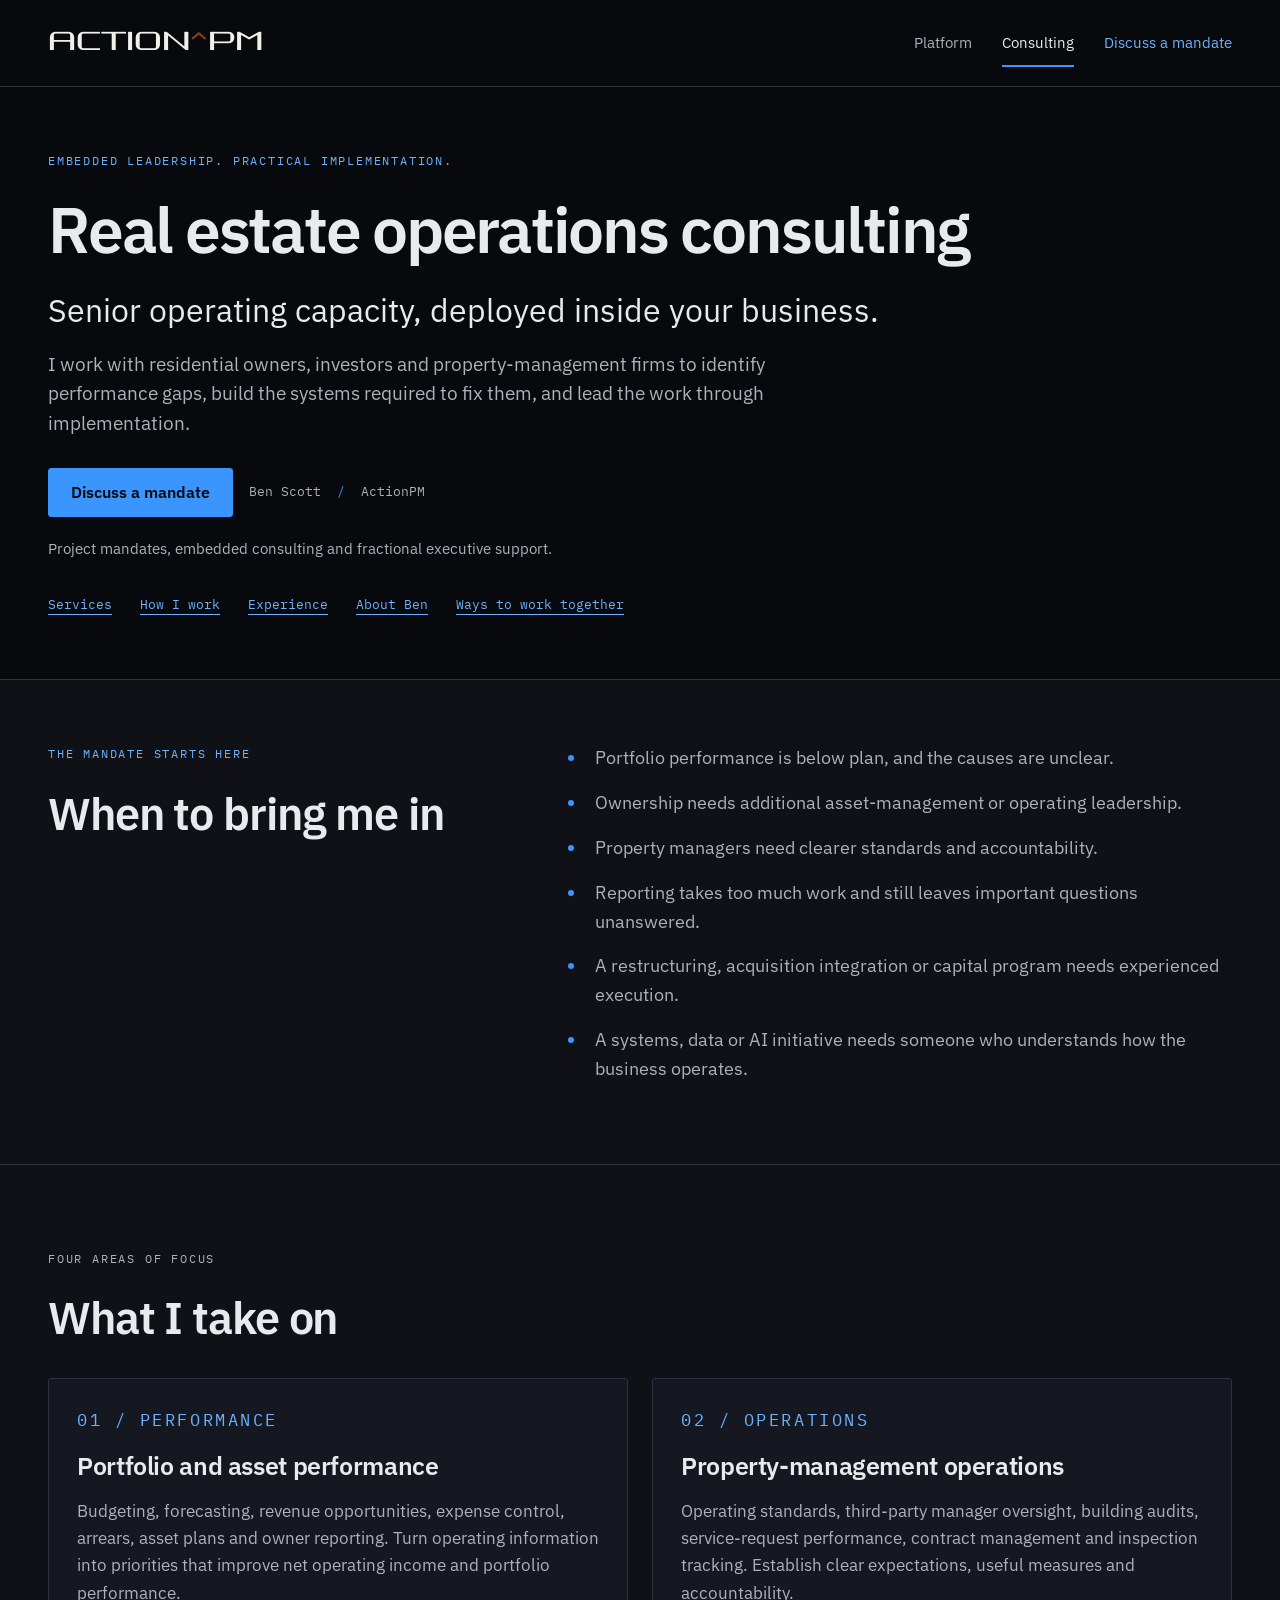
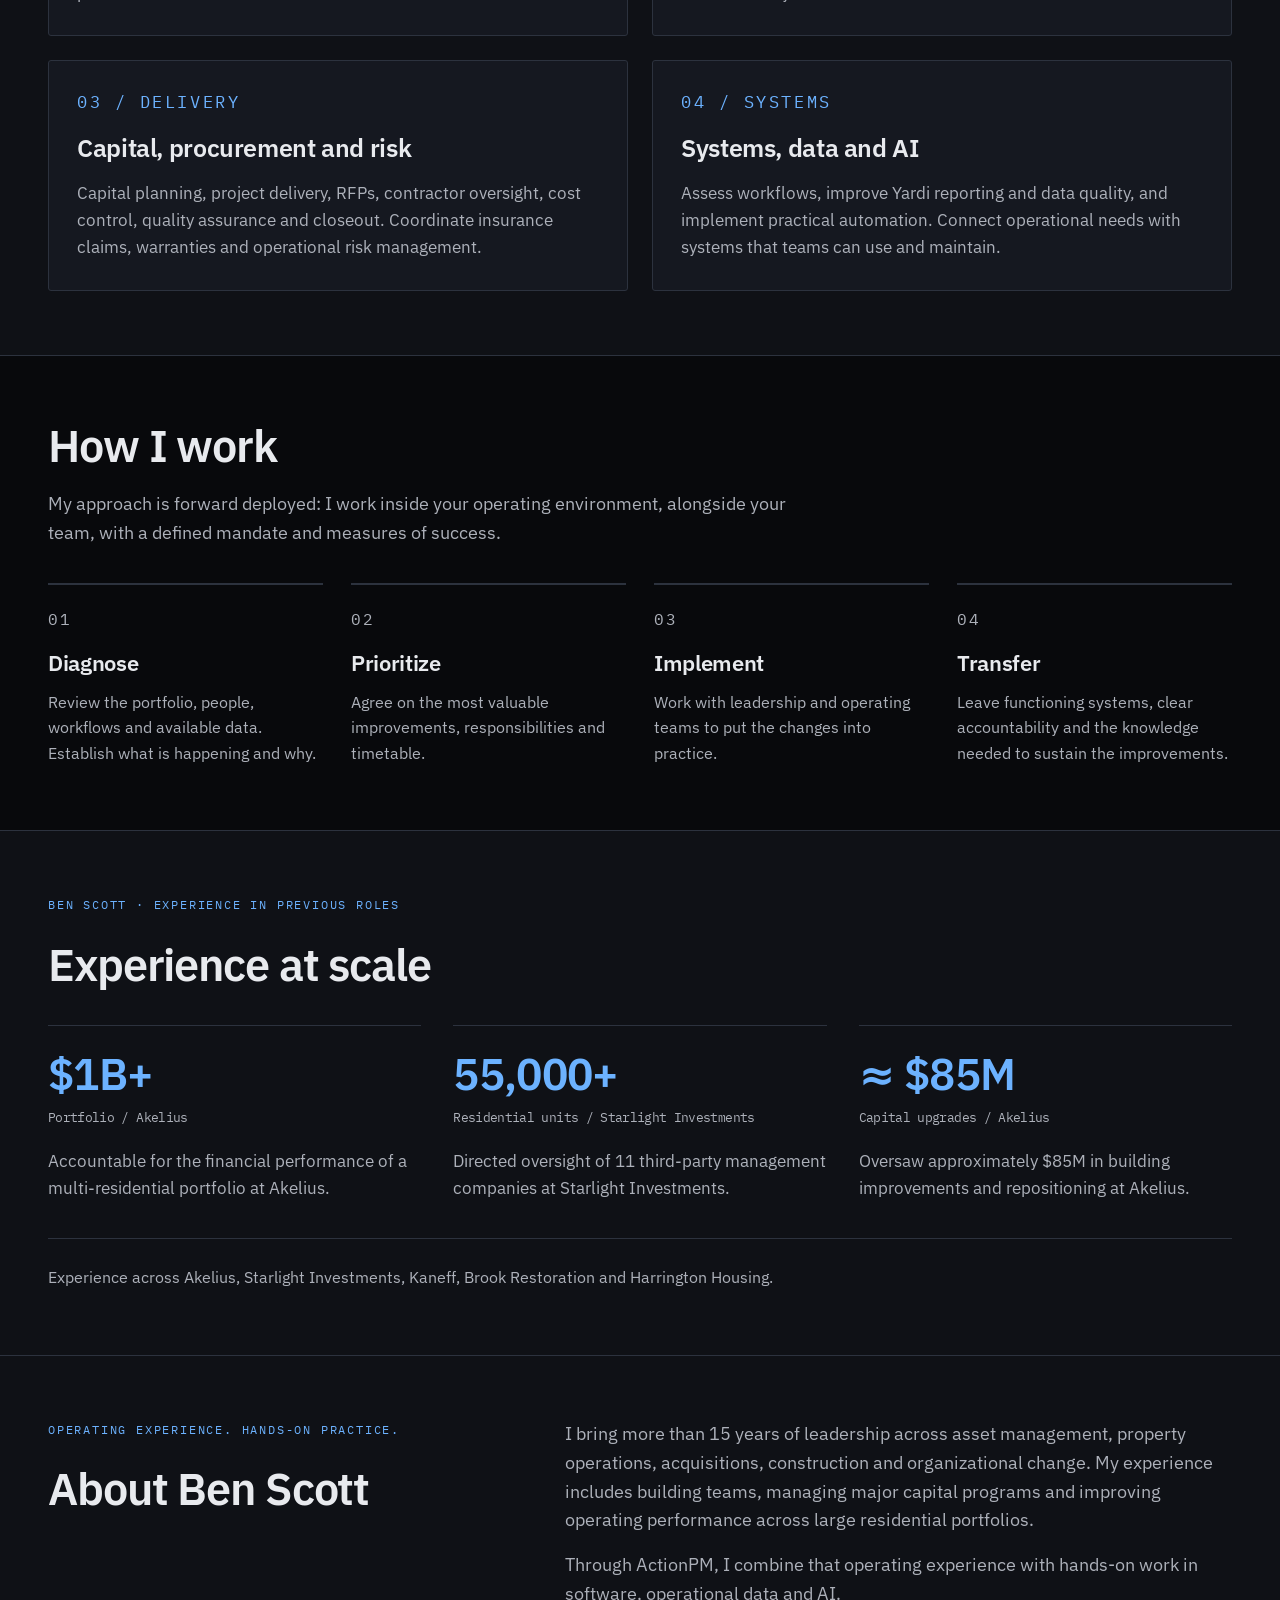
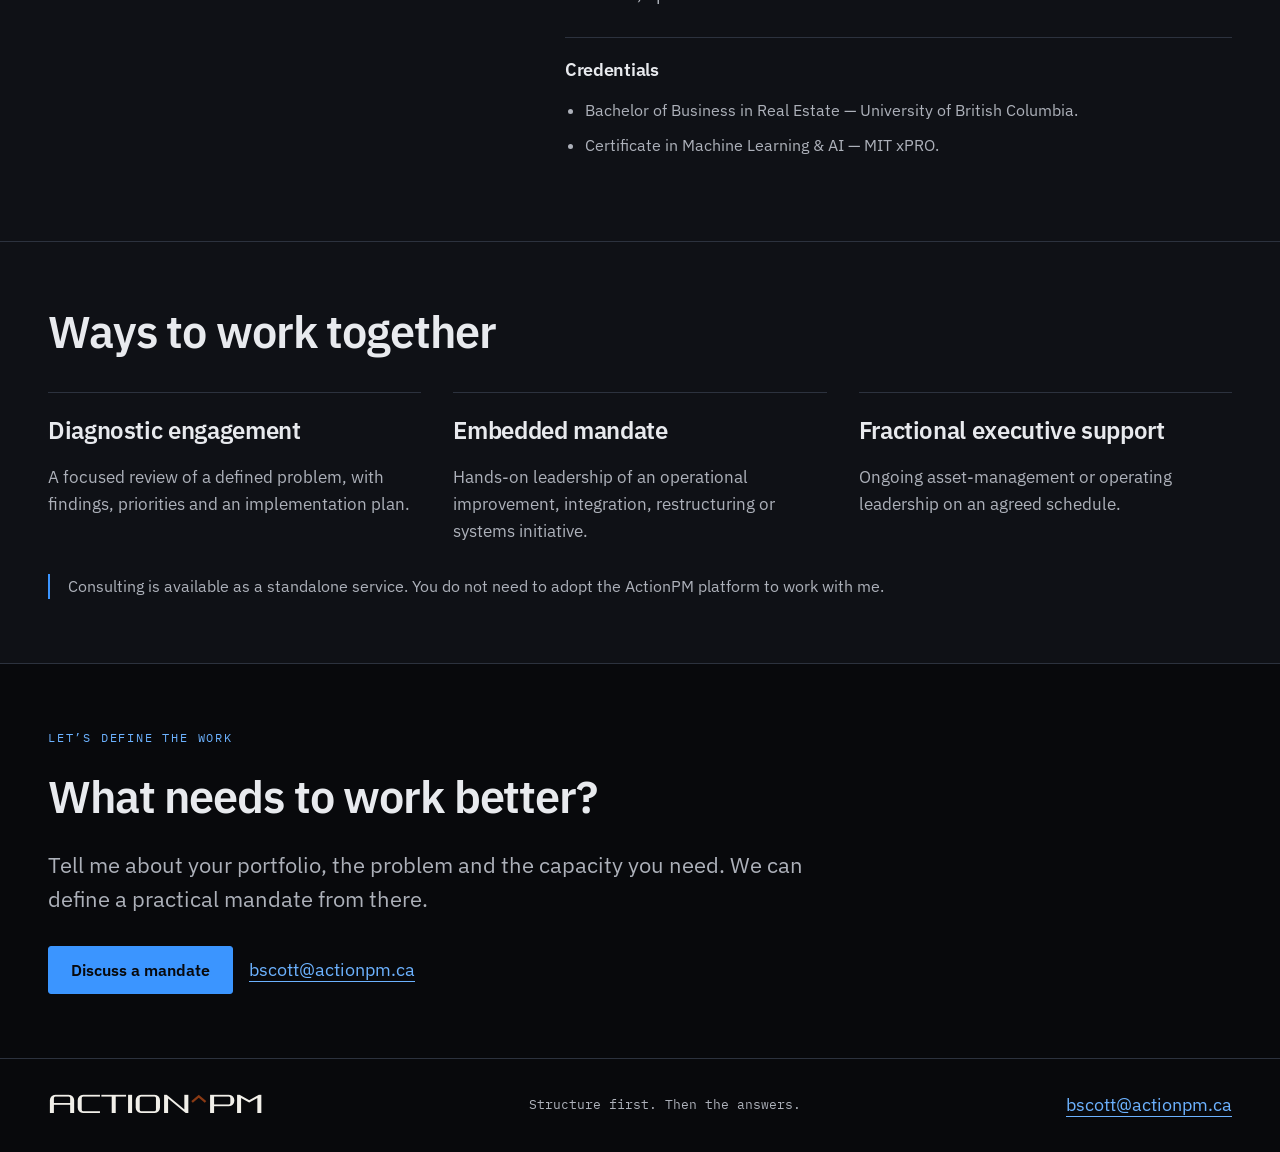
==== consulting/index.html @ 423b13dc "Refresh ActionPM static website and add standalone consulting page" ====
<!DOCTYPE html>
<html lang="en-CA">
<head>
  <meta charset="utf-8">
  <meta name="viewport" content="width=device-width, initial-scale=1">
  <title>Real Estate Operations Consulting | ActionPM</title>
  <meta name="description" content="Embedded consulting for residential owners and property managers: asset management, operations, capital planning, systems and practical AI implementation.">
  <meta name="robots" content="index, follow, max-image-preview:large, max-snippet:-1, max-video-preview:-1">
  <link rel="canonical" href="https://actionpm.ca/consulting/">
  <meta name="theme-color" content="#0f1116">
  <meta property="og:type" content="website">
  <meta property="og:locale" content="en_CA">
  <meta property="og:site_name" content="ActionPM">
  <meta property="og:title" content="Real Estate Operations Consulting | ActionPM">
  <meta property="og:description" content="Embedded consulting for residential owners and property managers: asset management, operations, capital planning, systems and practical AI implementation.">
  <meta property="og:url" content="https://actionpm.ca/consulting/">
  <meta name="twitter:card" content="summary">
  <meta name="twitter:title" content="Real Estate Operations Consulting | ActionPM">
  <meta name="twitter:description" content="Embedded consulting for residential owners and property managers: asset management, operations, capital planning, systems and practical AI implementation.">
  <link rel="icon" href="/assets/leaf-red.svg" type="image/svg+xml">
  <link rel="stylesheet" href="/assets/styles.css">
  <script src="/assets/site.js" defer></script>
  <script type="application/ld+json">
{
  "@context": "https://schema.org",
  "@graph": [
    {
      "@type": "Organization",
      "@id": "https://actionpm.ca/#organization",
      "name": "ActionPM",
      "url": "https://actionpm.ca/",
      "email": "bscott@actionpm.ca",
      "description": "Residential real estate consulting and an operational-intelligence platform in development."
    },
    {
      "@type": "WebSite",
      "@id": "https://actionpm.ca/#website",
      "url": "https://actionpm.ca/",
      "name": "ActionPM",
      "publisher": {
        "@id": "https://actionpm.ca/#organization"
      },
      "inLanguage": "en-CA"
    },
    {
      "@type": "WebPage",
      "@id": "https://actionpm.ca/consulting/#webpage",
      "url": "https://actionpm.ca/consulting/",
      "name": "Real Estate Operations Consulting | ActionPM",
      "description": "Embedded consulting for residential owners and property managers: asset management, operations, capital planning, systems and practical AI implementation.",
      "isPartOf": {
        "@id": "https://actionpm.ca/#website"
      },
      "inLanguage": "en-CA"
    },
    {
      "@type": "Person",
      "@id": "https://actionpm.ca/consulting/#ben-scott",
      "name": "Ben Scott",
      "url": "https://actionpm.ca/consulting/#about",
      "description": "More than 15 years of leadership across asset management, property operations, acquisitions, construction and organizational change.",
      "worksFor": {
        "@id": "https://actionpm.ca/#organization"
      }
    },
    {
      "@type": "Service",
      "@id": "https://actionpm.ca/consulting/#service",
      "name": "Real estate operations consulting",
      "url": "https://actionpm.ca/consulting/",
      "provider": {
        "@id": "https://actionpm.ca/consulting/#ben-scott"
      },
      "serviceType": [
        "Portfolio and asset performance",
        "Property-management operations",
        "Capital, procurement and risk",
        "Systems, data and AI"
      ],
      "description": "Embedded consulting for residential owners and property managers: asset management, operations, capital planning, systems and practical AI implementation."
    }
  ]
}
  </script>
</head>
<body class="consulting-page">
  <a class="skip-link" href="#main">Skip to content</a>
  <header class="site-header">
    <div class="container nav-wrap">
      <a class="wordmark" href="/" aria-label="ActionPM home"><span aria-hidden="true">Action<span>^</span>PM</span></a>
      <nav class="site-nav" aria-label="Main navigation">
        <a href="/">Platform</a>
        <a href="/consulting/" aria-current="page">Consulting</a>
        <a class="nav-contact" href="mailto:bscott@actionpm.ca?subject=ActionPM%20consulting%20inquiry">Discuss a mandate</a>
      </nav>
    </div>
    <div class="progress" aria-hidden="true"></div>
  </header>
  <main id="main" tabindex="-1">
    <section class="hero consulting-hero">
      <div class="container">
        <p class="eyebrow">Embedded leadership. Practical implementation.</p>
        <h1>Real estate operations consulting</h1>
        <p class="supporting-headline">Senior operating capacity, deployed inside your business.</p>
        <p class="lead">I work with residential owners, investors and property-management firms to identify performance gaps, build the systems required to fix them, and lead the work through implementation.</p>
        <div class="actions"><a class="button" href="mailto:bscott@actionpm.ca?subject=ActionPM%20consulting%20inquiry">Discuss a mandate</a><span class="hero-name">Ben Scott <span aria-hidden="true">/</span> ActionPM</span></div>
        <p class="note">Project mandates, embedded consulting and fractional executive support.</p>
        <nav class="section-nav" aria-label="On this page"><a href="#services">Services</a><a href="#approach">How I work</a><a href="#experience">Experience</a><a href="#about">About Ben</a><a href="#engagements">Ways to work together</a></nav>
      </div>
    </section>

    <section class="section" aria-labelledby="when-title">
      <div class="container when-grid">
        <div><p class="eyebrow">The mandate starts here</p><h2 id="when-title">When to bring me in</h2></div>
        <ul class="checklist">
          <li>Portfolio performance is below plan, and the causes are unclear.</li>
          <li>Ownership needs additional asset-management or operating leadership.</li>
          <li>Property managers need clearer standards and accountability.</li>
          <li>Reporting takes too much work and still leaves important questions unanswered.</li>
          <li>A restructuring, acquisition integration or capital program needs experienced execution.</li>
          <li>A systems, data or AI initiative needs someone who understands how the business operates.</li>
        </ul>
      </div>
    </section>

    <section class="section" id="services" aria-labelledby="services-title">
      <div class="container">
        <div class="section-heading"><p class="eyebrow">Four areas of focus</p><h2 id="services-title">What I take on</h2></div>
        <div class="service-grid">
          <article class="card"><p class="eyebrow">01 / Performance</p><h3>Portfolio and asset performance</h3><p>Budgeting, forecasting, revenue opportunities, expense control, arrears, asset plans and owner reporting. Turn operating information into priorities that improve net operating income and portfolio performance.</p></article>
          <article class="card"><p class="eyebrow">02 / Operations</p><h3>Property-management operations</h3><p>Operating standards, third-party manager oversight, building audits, service-request performance, contract management and inspection tracking. Establish clear expectations, useful measures and accountability.</p></article>
          <article class="card"><p class="eyebrow">03 / Delivery</p><h3>Capital, procurement and risk</h3><p>Capital planning, project delivery, RFPs, contractor oversight, cost control, quality assurance and closeout. Coordinate insurance claims, warranties and operational risk management.</p></article>
          <article class="card"><p class="eyebrow">04 / Systems</p><h3>Systems, data and AI</h3><p>Assess workflows, improve Yardi reporting and data quality, and implement practical automation. Connect operational needs with systems that teams can use and maintain.</p></article>
        </div>
      </div>
    </section>

    <section class="section section-dark" id="approach" aria-labelledby="approach-title">
      <div class="container">
        <div class="section-heading"><h2 id="approach-title">How I work</h2><p>My approach is forward deployed: I work inside your operating environment, alongside your team, with a defined mandate and measures of success.</p></div>
        <ol class="stages">
          <li><p class="eyebrow">01</p><h3>Diagnose</h3><p>Review the portfolio, people, workflows and available data. Establish what is happening and why.</p></li>
          <li><p class="eyebrow">02</p><h3>Prioritize</h3><p>Agree on the most valuable improvements, responsibilities and timetable.</p></li>
          <li><p class="eyebrow">03</p><h3>Implement</h3><p>Work with leadership and operating teams to put the changes into practice.</p></li>
          <li><p class="eyebrow">04</p><h3>Transfer</h3><p>Leave functioning systems, clear accountability and the knowledge needed to sustain the improvements.</p></li>
        </ol>
      </div>
    </section>

    <section class="section" id="experience" aria-labelledby="experience-title">
      <div class="container">
        <p class="eyebrow">Ben Scott · Experience in previous roles</p>
        <h2 id="experience-title">Experience at scale</h2>
        <div class="experience-grid">
          <article><h3>$1B+ <small>Portfolio / Akelius</small></h3><p>Accountable for the financial performance of a multi-residential portfolio at Akelius.</p></article>
          <article><h3>55,000+ <small>Residential units / Starlight Investments</small></h3><p>Directed oversight of 11 third-party management companies at Starlight Investments.</p></article>
          <article><h3>≈ $85M <small>Capital upgrades / Akelius</small></h3><p>Oversaw approximately $85M in building improvements and repositioning at Akelius.</p></article>
        </div>
        <p class="employers">Experience across Akelius, Starlight Investments, Kaneff, Brook Restoration and Harrington Housing.</p>
      </div>
    </section>

    <section class="section" id="about" aria-labelledby="about-title">
      <div class="container when-grid">
        <div><p class="eyebrow">Operating experience. Hands-on practice.</p><h2 id="about-title">About Ben Scott</h2></div>
        <div class="bio">
          <p>I bring more than 15 years of leadership across asset management, property operations, acquisitions, construction and organizational change. My experience includes building teams, managing major capital programs and improving operating performance across large residential portfolios.</p>
          <p>Through ActionPM, I combine that operating experience with hands-on work in software, operational data and AI.</p>
          <div class="credentials"><h3>Credentials</h3><ul><li>Bachelor of Business in Real Estate — University of British Columbia.</li><li>Certificate in Machine Learning &amp; AI — MIT xPRO.</li></ul></div>
        </div>
      </div>
    </section>

    <section class="section" id="engagements" aria-labelledby="engagements-title">
      <div class="container">
        <div class="section-heading"><h2 id="engagements-title">Ways to work together</h2></div>
        <div class="engagements">
          <article><h3>Diagnostic engagement</h3><p>A focused review of a defined problem, with findings, priorities and an implementation plan.</p></article>
          <article><h3>Embedded mandate</h3><p>Hands-on leadership of an operational improvement, integration, restructuring or systems initiative.</p></article>
          <article><h3>Fractional executive support</h3><p>Ongoing asset-management or operating leadership on an agreed schedule.</p></article>
        </div>
        <p class="standalone">Consulting is available as a standalone service. You do not need to adopt the ActionPM platform to work with me.</p>
      </div>
    </section>

    <section class="section section-dark closing" aria-labelledby="mandate-title">
      <div class="container">
        <p class="eyebrow">Let’s define the work</p>
        <h2 id="mandate-title">What needs to work better?</h2>
        <p class="lead">Tell me about your portfolio, the problem and the capacity you need. We can define a practical mandate from there.</p>
        <div class="actions"><a class="button" href="mailto:bscott@actionpm.ca?subject=ActionPM%20consulting%20inquiry">Discuss a mandate</a><a href="mailto:bscott@actionpm.ca?subject=ActionPM%20consulting%20inquiry">bscott@actionpm.ca</a></div>
      </div>
    </section>
  </main>
  <footer class="site-footer">
    <div class="container footer-wrap">
      <a class="wordmark" href="/" aria-label="ActionPM home"><span aria-hidden="true">Action<span>^</span>PM</span></a>
      <p>Structure first. Then the answers.</p>
      <a href="mailto:bscott@actionpm.ca?subject=ActionPM%20consulting%20inquiry">bscott@actionpm.ca</a>
    </div>
  </footer>
</body>
</html>
---- assets/styles.css ----
/* Shared static site styles. Brand tokens and local fonts retained from the original site. */
@font-face { font-family: Bizerlin; src: url('fonts/bizerlin.otf') format('opentype'); font-weight: 400; font-display: swap; }
@font-face { font-family: 'IBM Plex Sans'; src: url('fonts/ibm-plex-sans-latin.woff2') format('woff2'); font-weight: 100 900; font-display: swap; }
@font-face { font-family: 'IBM Plex Mono'; src: url('fonts/ibm-plex-mono-latin.woff2') format('woff2'); font-weight: 400; font-display: swap; }
:root {
  color-scheme: dark;
  --bg: #0f1116; --deep: #08090c; --panel: #151820; --raised: #1c2029;
  --ink: #e8eaee; --muted: #adb1ba; --line: #2c323e; --blue: #3b95ff; --blue-light: #6cb2ff;
  --sienna: #8a3a14; --green: #7aae82; --amber: #d9a35a; --red: #e35a3a;
  --sans: 'IBM Plex Sans', system-ui, sans-serif; --mono: 'IBM Plex Mono', monospace;
}
* { box-sizing: border-box; }
html { scroll-padding-top: 110px; }
body { margin: 0; background: var(--bg); color: var(--ink); font-family: var(--sans); font-size: 18px; line-height: 1.6; -webkit-font-smoothing: antialiased; }
a { color: var(--blue-light); text-underline-offset: 5px; }
a:hover { color: var(--ink); }
a:focus-visible, button:focus-visible, [tabindex='-1']:focus-visible { outline: 3px solid var(--blue-light); outline-offset: 6px; }
img, svg { max-width: 100%; height: auto; }
figure, blockquote { margin: 0; }
h1, h2, h3, p { margin: 0; }
h1, h2, h3 { font-weight: 600; line-height: 1.12; text-wrap: balance; }
h1 { font-size: clamp(40px, 5vw, 72px); letter-spacing: -.035em; }
h2 { font-size: clamp(30px, 3.5vw, 50px); letter-spacing: -.025em; }
h3 { font-size: 25px; letter-spacing: -.015em; }
p + p { margin-top: 16px; }
.container { width: min(1200px, calc(100% - 96px)); margin-inline: auto; }
.section { padding-block: 96px; border-top: 1px solid var(--line); }
.section-dark { background: var(--deep); }
.eyebrow { color: var(--blue-light); font: 12px/1.6 var(--mono); letter-spacing: .15em; text-transform: uppercase; margin-bottom: 24px; }
.muted { color: var(--muted); }
.accent { color: var(--blue); }
.lead { font-size: 22px; line-height: 1.55; color: var(--muted); max-width: 760px; margin-top: 26px; }
.note { font-size: 15px; color: var(--muted); }
.skip-link { position: fixed; text-decoration: none; z-index: 100; left: 20px; top: 12px; padding: 10px 18px; background: var(--blue); color: var(--deep); transform: translateY(-220%); }
.skip-link:focus { transform: none; color: var(--deep); }
.site-header { position: sticky; top: 0; z-index: 20; background: var(--deep); border-bottom: 1px solid var(--line); }
.nav-wrap { min-height: 86px; display: flex; align-items: center; justify-content: space-between; gap: 28px; }
.wordmark { color: #f1efe9; font: 26px/1 Bizerlin, var(--sans); text-decoration: none; white-space: nowrap; }
.wordmark span span { color: var(--sienna); }
.site-nav { display: flex; flex-wrap: wrap; align-items: center; gap: 30px; font-size: 15px; }
.site-nav a { text-decoration: none; color: var(--muted); padding-block: 10px; }
.site-nav a:hover, .site-nav [aria-current='page'] { color: var(--ink); }
.site-nav [aria-current='page'] { box-shadow: 0 2px 0 var(--blue); }
.site-nav .nav-contact { color: var(--blue-light); }
.progress { position: absolute; left: 0; bottom: -1px; width: 0; height: 2px; background: var(--blue); pointer-events: none; }
.hero { padding-block: 96px 80px; background: var(--deep); }
.hero h1 { max-width: 1120px; }
.hero .lead { max-width: 780px; }
.pills { display: flex; flex-wrap: wrap; gap: 10px; list-style: none; padding: 0; margin: 30px 0 0; }
.pills li { padding: 8px 14px; border: 1px solid var(--line); background: var(--raised); font: 14px/1.5 var(--mono); color: var(--muted); }
.hero-foundation { margin-top: 40px; padding-top: 8px; border-top: 1px solid var(--line); }
.hero-foundation .note { margin-top: 20px; }
.section-heading { margin-bottom: 36px; }
.section-heading p { max-width: 780px; margin-top: 20px; color: var(--muted); }
.two-grid { display: grid; grid-template-columns: 1fr 1fr; gap: 32px; }
.card { padding: 32px; border: 1px solid var(--line); background: var(--panel); border-radius: 3px; }
.card { display: flex; flex-direction: column; align-items: flex-start; }
.card p { margin-top: 18px; color: var(--muted); }
.card .button { margin-top: auto; }
.card p:last-of-type { margin-bottom: 28px; }
.service-grid .card p:last-of-type { margin-bottom: 0; }
.card .eyebrow { margin: 0 0 18px; color: var(--blue-light); }
.actions { display: flex; flex-wrap: wrap; gap: 16px; align-items: center; margin-top: 30px; }
.button { display: inline-flex; align-items: center; justify-content: center; min-height: 48px; padding: 12px 22px; border: 1px solid var(--blue); border-radius: 3px; background: var(--blue); color: var(--deep); font-size: 16px; font-weight: 600; text-decoration: none; line-height: 1.4; }
.button:hover { background: var(--blue-light); color: var(--deep); border-color: var(--blue-light); }
.button-secondary { background: transparent; color: var(--ink); border-color: #586577; }
.button-secondary:hover { background: var(--raised); color: var(--ink); }
.standalone { border-left: 2px solid var(--blue); padding-left: 18px; margin-top: 28px; color: var(--muted); font-size: 16px; }
.story-opening { font-size: clamp(40px, 6.6vw, 88px); max-width: 1050px; }
.story-beat { margin-top: 40px; color: var(--muted); font-size: clamp(24px, 3vw, 40px); }
.quote { padding-left: 24px; border-left: 3px solid var(--line); font-size: clamp(26px, 3vw, 42px); line-height: 1.22; }
.quote-primary { border-color: var(--blue); }
.quote .eyebrow { display: block; margin-bottom: 20px; }
.split { display: grid; grid-template-columns: 1.15fr 1fr; gap: 72px; align-items: start; }
.answer { border-left: 1px solid var(--line); padding-left: 40px; }
.answer strong { color: var(--blue); font-size: 72px; line-height: 1; font-weight: 600; }
.answer p { margin-top: 24px; }
.numbered { list-style: none; padding: 0; display: grid; grid-template-columns: repeat(5, 1fr); margin: 36px 0 30px; border-top: 1px solid var(--line); }
.numbered li { padding: 22px 16px; border-right: 1px solid var(--line); font-size: 20px; font-weight: 500; }
.numbered li:first-child { padding-left: 0; }
.numbered li:last-child { border-right: 0; }
.numbered span { display: block; margin-bottom: 16px; color: var(--muted); font: 12px var(--mono); }
.leaf-layout { display: grid; grid-template-columns: 1fr 1fr; gap: 64px; align-items: start; }
.leaf-visual { position: sticky; top: 130px; background: var(--bg); border: 1px solid var(--line); border-radius: 3px; overflow: hidden; }
.leaf-visual img { display: block; width: 100%; opacity: .6; }
.leaf-readout { position: absolute; inset: 32% 24px auto; padding: 18px; background: #08090ced; text-align: center; }
.leaf-readout .eyebrow { margin-bottom: 8px; }
.leaf-readout strong { font: 600 clamp(64px, 7vw, 100px)/1.1 var(--sans); }
.leaf-readout .note { margin-top: 8px; }
.leaf-steps { list-style: none; margin: 32px 0 0; padding: 0; }
.leaf-steps li { border-top: 1px solid var(--line); padding: 28px 0; }
.leaf-steps h3 { margin-bottom: 14px; font-size: 24px; }
.leaf-steps p { color: var(--muted); }
.sample-count { display: inline-block; font: 26px/1.4 var(--mono); color: var(--blue-light); margin-top: 14px; }
.leaf-steps li:nth-child(2) .sample-count { color: var(--amber); }
.leaf-steps li:nth-child(3) .sample-count { color: #f28a70; }
.leaf-definitions { margin-top: 52px; }
.leaf-definitions h3 { margin-bottom: 24px; }
.leaf-cards { display: grid; grid-template-columns: repeat(3, 1fr); gap: 12px; }
.leaf-cards figure { background: var(--raised); border: 1px solid var(--line); padding: 24px 12px 18px; text-align: center; }
.leaf-cards img { display: block; width: 60px; height: 66px; margin: 0 auto 18px; }
.leaf-cards figcaption { font-size: 15px; color: var(--muted); }
.definition-list { list-style: none; margin: 0; padding: 0; }
.definition-list li { display: flex; gap: 20px; justify-content: space-between; border-bottom: 1px solid var(--line); padding: 15px 0; }
.definition-list span { color: var(--blue-light); font: 13px var(--mono); align-self: center; }
.feature-grid { list-style: none; padding: 0; display: grid; grid-template-columns: repeat(3, 1fr); gap: 0; margin-top: 36px; border-top: 1px solid var(--line); }
.feature-grid li { padding: 26px 22px 26px 0; border-bottom: 1px solid var(--line); font-size: 21px; }
.callout { border-left: 3px solid var(--blue); padding-left: 24px; font-size: 24px; margin-top: 36px; }
.closing h2 { max-width: 800px; }
.site-footer { background: var(--deep); border-top: 1px solid var(--line); padding-block: 32px; }
.footer-wrap { display: flex; justify-content: space-between; flex-wrap: wrap; gap: 24px; align-items: center; }
.footer-wrap p { color: var(--muted); font: 13px/1.6 var(--mono); }
/* Consulting: compact editorial layout, with services and experience easy to scan. */
.consulting-hero { padding-block: 64px; }
.consulting-hero h1 { max-width: 970px; }
.supporting-headline { font-size: clamp(23px, 2.6vw, 32px); line-height: 1.25; margin-top: 24px; }
.consulting-hero .lead { font-size: 19px; max-width: 790px; margin-top: 20px; }
.consulting-hero .note { margin-top: 20px; }
.section-nav { margin-top: 34px; display: flex; flex-wrap: wrap; gap: 12px 28px; font: 13px/1.6 var(--mono); }
.consulting-page .section { padding-block: 64px; }
.when-grid { display: grid; grid-template-columns: .8fr 1.2fr; gap: 72px; }
.checklist { margin: 0; padding-left: 22px; }
.checklist li { padding: 0 0 16px 8px; color: var(--muted); }
.checklist li::marker { color: var(--blue); }
.service-grid { display: grid; grid-template-columns: 1fr 1fr; gap: 24px; }
.service-grid .card { padding: 28px; }
.service-grid .card h3 { font-size: 25px; }
.service-grid .card p { font-size: 17px; }
.stages { list-style: none; padding: 0; margin: 36px 0 0; display: grid; grid-template-columns: repeat(4, 1fr); gap: 28px; }
.stages li { border-top: 2px solid var(--line); padding-top: 22px; }
.stages h3 { font-size: 22px; margin-bottom: 14px; }
.stages p { color: var(--muted); font-size: 16px; }
.stages .eyebrow { margin-bottom: 18px; }
.experience-grid { display: grid; grid-template-columns: repeat(3, 1fr); gap: 32px; margin-top: 36px; }
.experience-grid article { border-top: 1px solid var(--line); padding-top: 24px; }
.experience-grid h3 { color: var(--blue-light); font-size: clamp(32px, 3.4vw, 48px); margin-bottom: 20px; }
.experience-grid h3 small { display: block; font: 13px/1.5 var(--mono); color: var(--muted); margin-top: 10px; }
.experience-grid p { font-size: 17px; color: var(--muted); }
.employers { margin-top: 36px; padding-top: 26px; border-top: 1px solid var(--line); color: var(--muted); font-size: 16px; }
.bio { max-width: 760px; }
.bio p { color: var(--muted); }
.credentials { margin-top: 28px; padding-top: 22px; border-top: 1px solid var(--line); }
.credentials li { margin-bottom: 10px; color: var(--muted); font-size: 16px; }
.engagements { display: grid; grid-template-columns: repeat(3, 1fr); gap: 32px; }
.engagements h3 { font-size: 24px; margin-bottom: 20px; }
.engagements p { color: var(--muted); font-size: 17px; }
.engagements article { padding-top: 24px; border-top: 1px solid var(--line); }
@media (max-width: 900px) {
  .container { width: calc(100% - 48px); }
  .nav-wrap { gap: 20px; }
  .site-nav { gap: 18px; font-size: 14px; }
  .wordmark { font-size: 23px; }
  .split, .leaf-layout, .when-grid { gap: 36px; }
  .numbered { grid-template-columns: repeat(3, 1fr); }
  .numbered li { padding-left: 16px; border-bottom: 1px solid var(--line); }
  .numbered li:first-child { padding-left: 16px; }
  .stages { grid-template-columns: 1fr 1fr; }
  .experience-grid, .engagements { gap: 22px; }
}
@media (max-width: 650px) {
  html { scroll-padding-top: 145px; }
  body { font-size: 17px; }
  .container { width: calc(100% - 40px); }
  .nav-wrap { flex-direction: column; align-items: flex-start; gap: 8px; padding-block: 20px 12px; }
  .site-nav { width: 100%; justify-content: space-between; gap: 12px; font-size: 13px; }
  .site-nav a { padding-block: 8px; }
  .wordmark { font-size: 24px; }
  .hero { padding-block: 56px; }
  .hero h1 { font-size: clamp(36px, 9vw, 54px); }
  .lead { font-size: 19px; }
  .section { padding-block: 60px; }
  .consulting-page .section { padding-block: 48px; }
  .two-grid, .split, .leaf-layout, .when-grid, .service-grid, .experience-grid, .engagements { grid-template-columns: 1fr; gap: 28px; }
  .card, .service-grid .card { padding: 24px; }
  .answer { padding-left: 24px; }
  .numbered { grid-template-columns: 1fr 1fr; }
  .numbered li { font-size: 18px; }
  .leaf-visual { position: relative; top: auto; max-width: 440px; width: 100%; margin-inline: auto; }
  .leaf-visual img { aspect-ratio: 1; }
  .leaf-readout { inset: 28% 16px auto; }
  .leaf-cards { gap: 8px; }
  .leaf-cards figure { padding-inline: 8px; }
  .leaf-cards figcaption { font-size: 13px; }
  .feature-grid { grid-template-columns: 1fr 1fr; }
  .feature-grid li { font-size: 18px; }
  .stages { gap: 28px 22px; }
  .stages h3 { font-size: 20px; }
  .footer-wrap { align-items: flex-start; flex-direction: column; }
}
@media (prefers-reduced-motion: reduce) {
  *, *::before, *::after { scroll-behavior: auto !important; animation: none !important; transition: none !important; }
}

/* Small shared finishing details. */
.hero-name { font: 13px/1.6 var(--mono); color: var(--muted); }
.hero-name span { margin-inline: 8px; color: var(--blue); }
.possibility-note { margin-top: 24px; }
.concerns { list-style: none; margin: 0; padding: 0; display: grid; gap: 12px; }
.concerns li { padding: 16px 22px; border: 1px solid var(--line); border-left: 3px solid var(--amber); background: var(--raised); }
.credentials h3 { font-size: 18px; }
.credentials ul { padding-left: 20px; }
@media (max-width: 380px) {
  .site-nav { column-gap: 8px; font-size: 12px; }
  .stages { grid-template-columns: 1fr; }
  .button { padding-inline: 16px; }
}
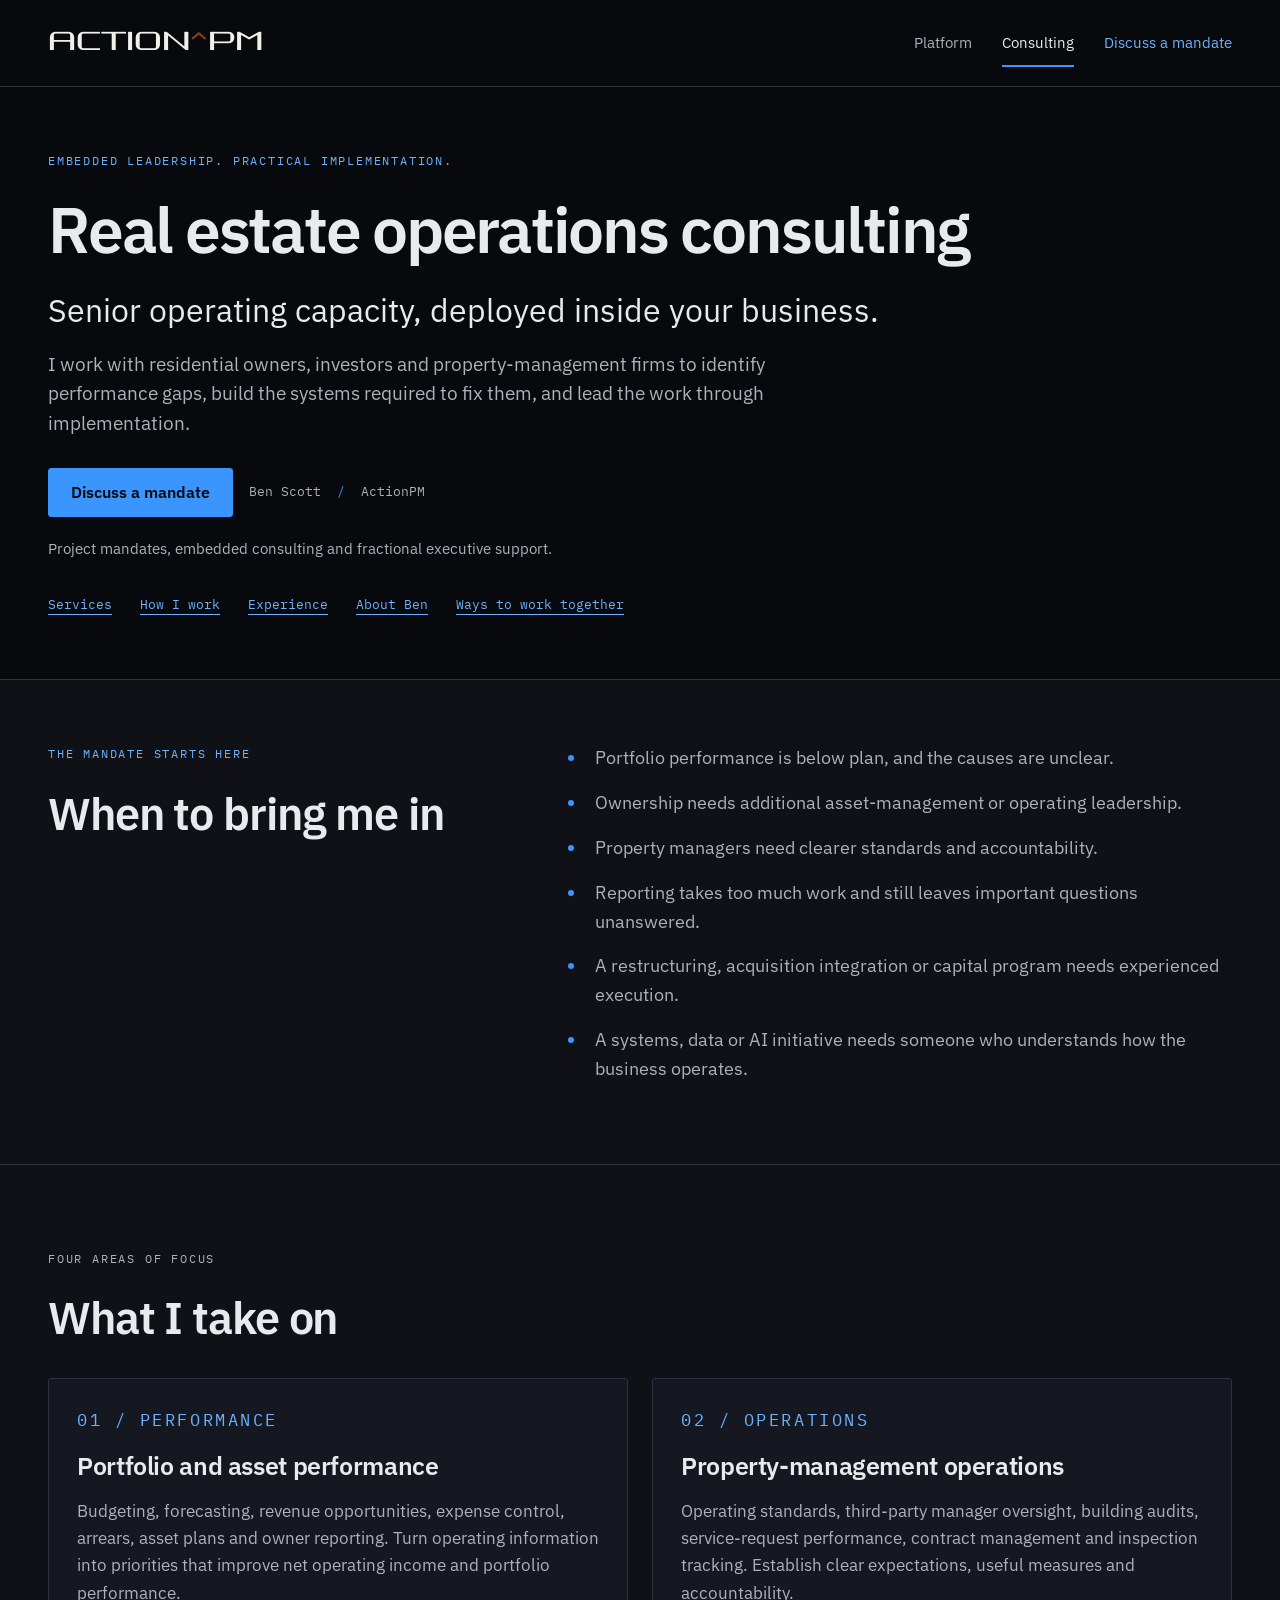
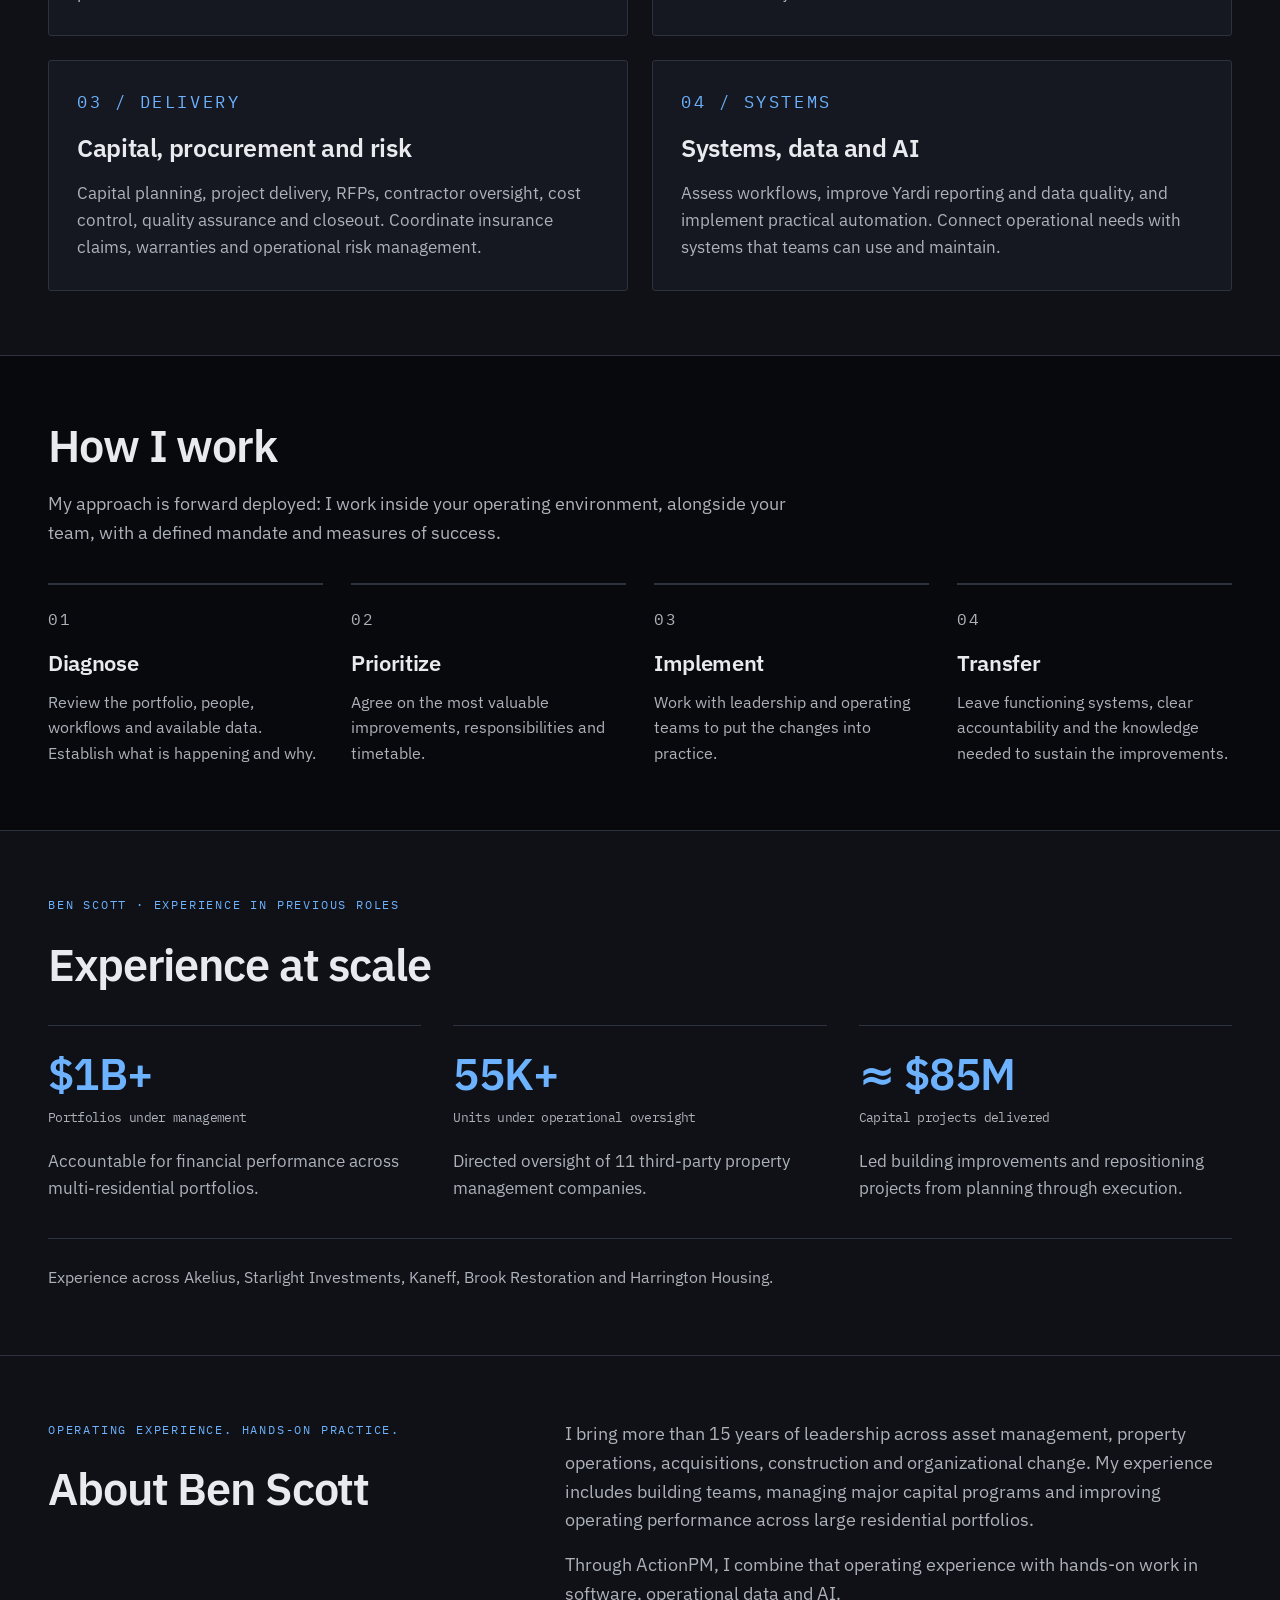
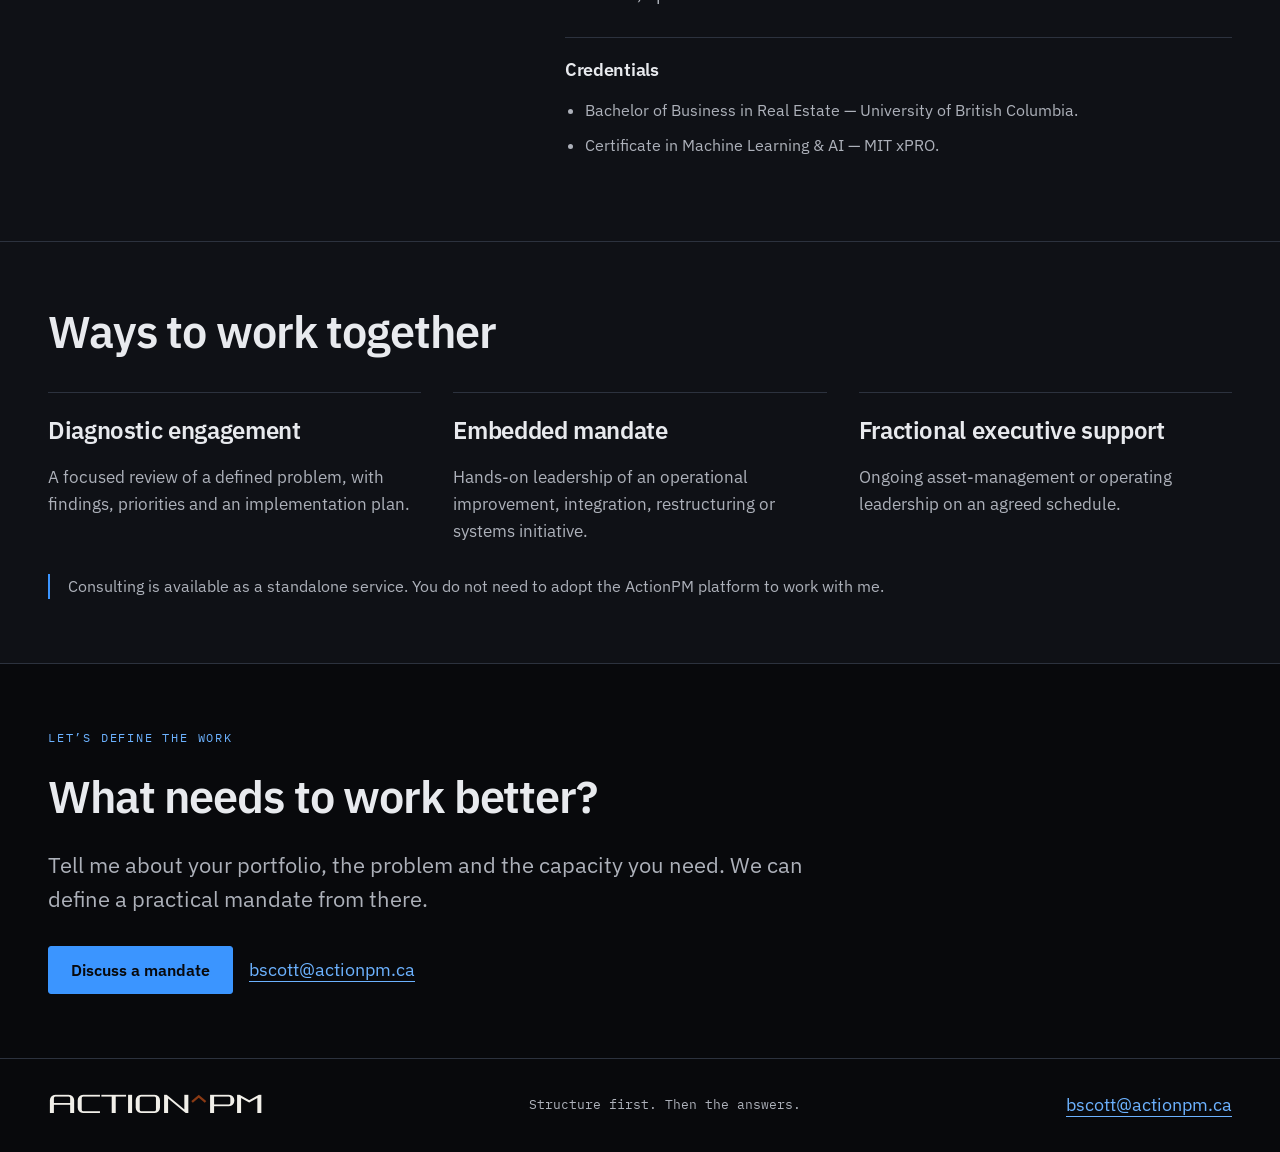
==== commit a734db71: "Refine consulting experience figures and separate employer names" ====
--- a/consulting/index.html
+++ b/consulting/index.html
@@ -152,9 +152,9 @@
         <p class="eyebrow">Ben Scott · Experience in previous roles</p>
         <h2 id="experience-title">Experience at scale</h2>
         <div class="experience-grid">
-          <article><h3>$1B+ <small>Portfolio / Akelius</small></h3><p>Accountable for the financial performance of a multi-residential portfolio at Akelius.</p></article>
-          <article><h3>55,000+ <small>Residential units / Starlight Investments</small></h3><p>Directed oversight of 11 third-party management companies at Starlight Investments.</p></article>
-          <article><h3>≈ $85M <small>Capital upgrades / Akelius</small></h3><p>Oversaw approximately $85M in building improvements and repositioning at Akelius.</p></article>
+          <article><h3>$1B+ <small>Portfolios under management</small></h3><p>Accountable for financial performance across multi-residential portfolios.</p></article>
+          <article><h3>55K+ <small>Units under operational oversight</small></h3><p>Directed oversight of 11 third-party property management companies.</p></article>
+          <article><h3>≈ $85M <small>Capital projects delivered</small></h3><p>Led building improvements and repositioning projects from planning through execution.</p></article>
         </div>
         <p class="employers">Experience across Akelius, Starlight Investments, Kaneff, Brook Restoration and Harrington Housing.</p>
       </div>
